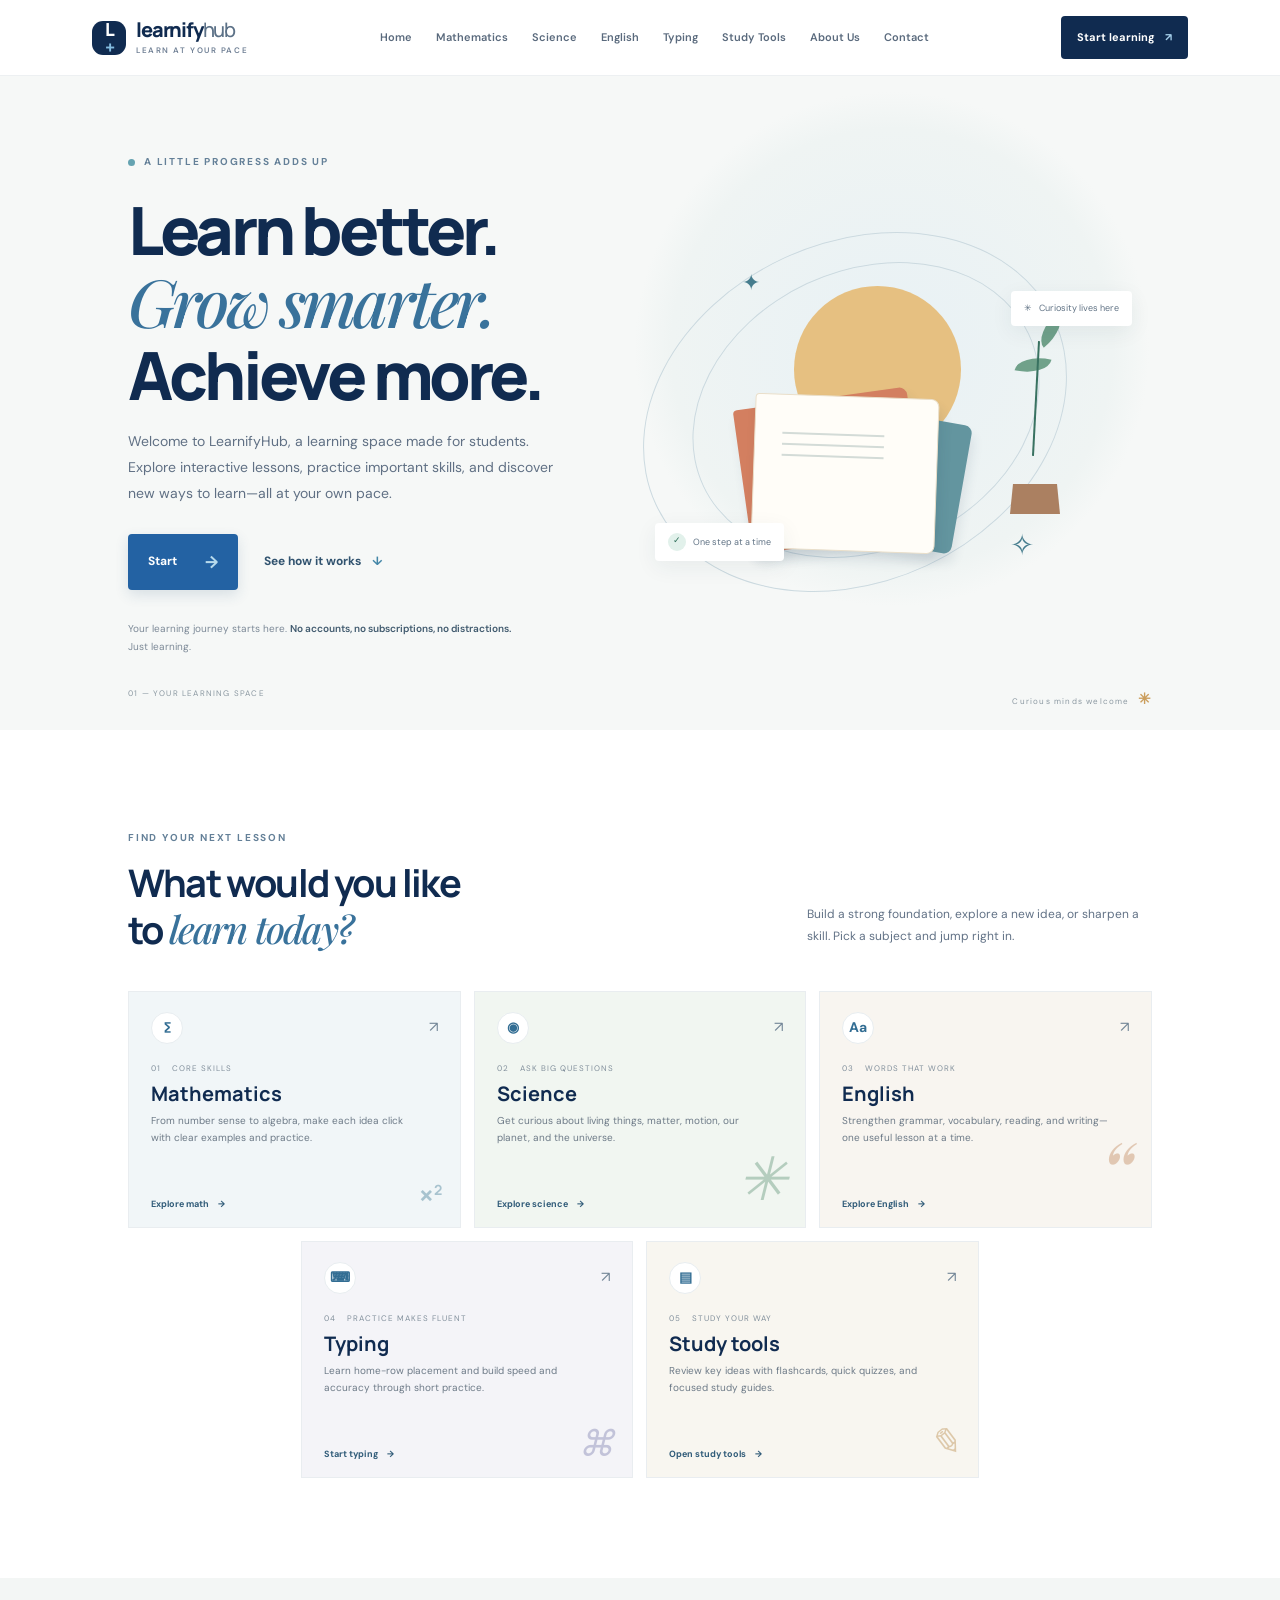
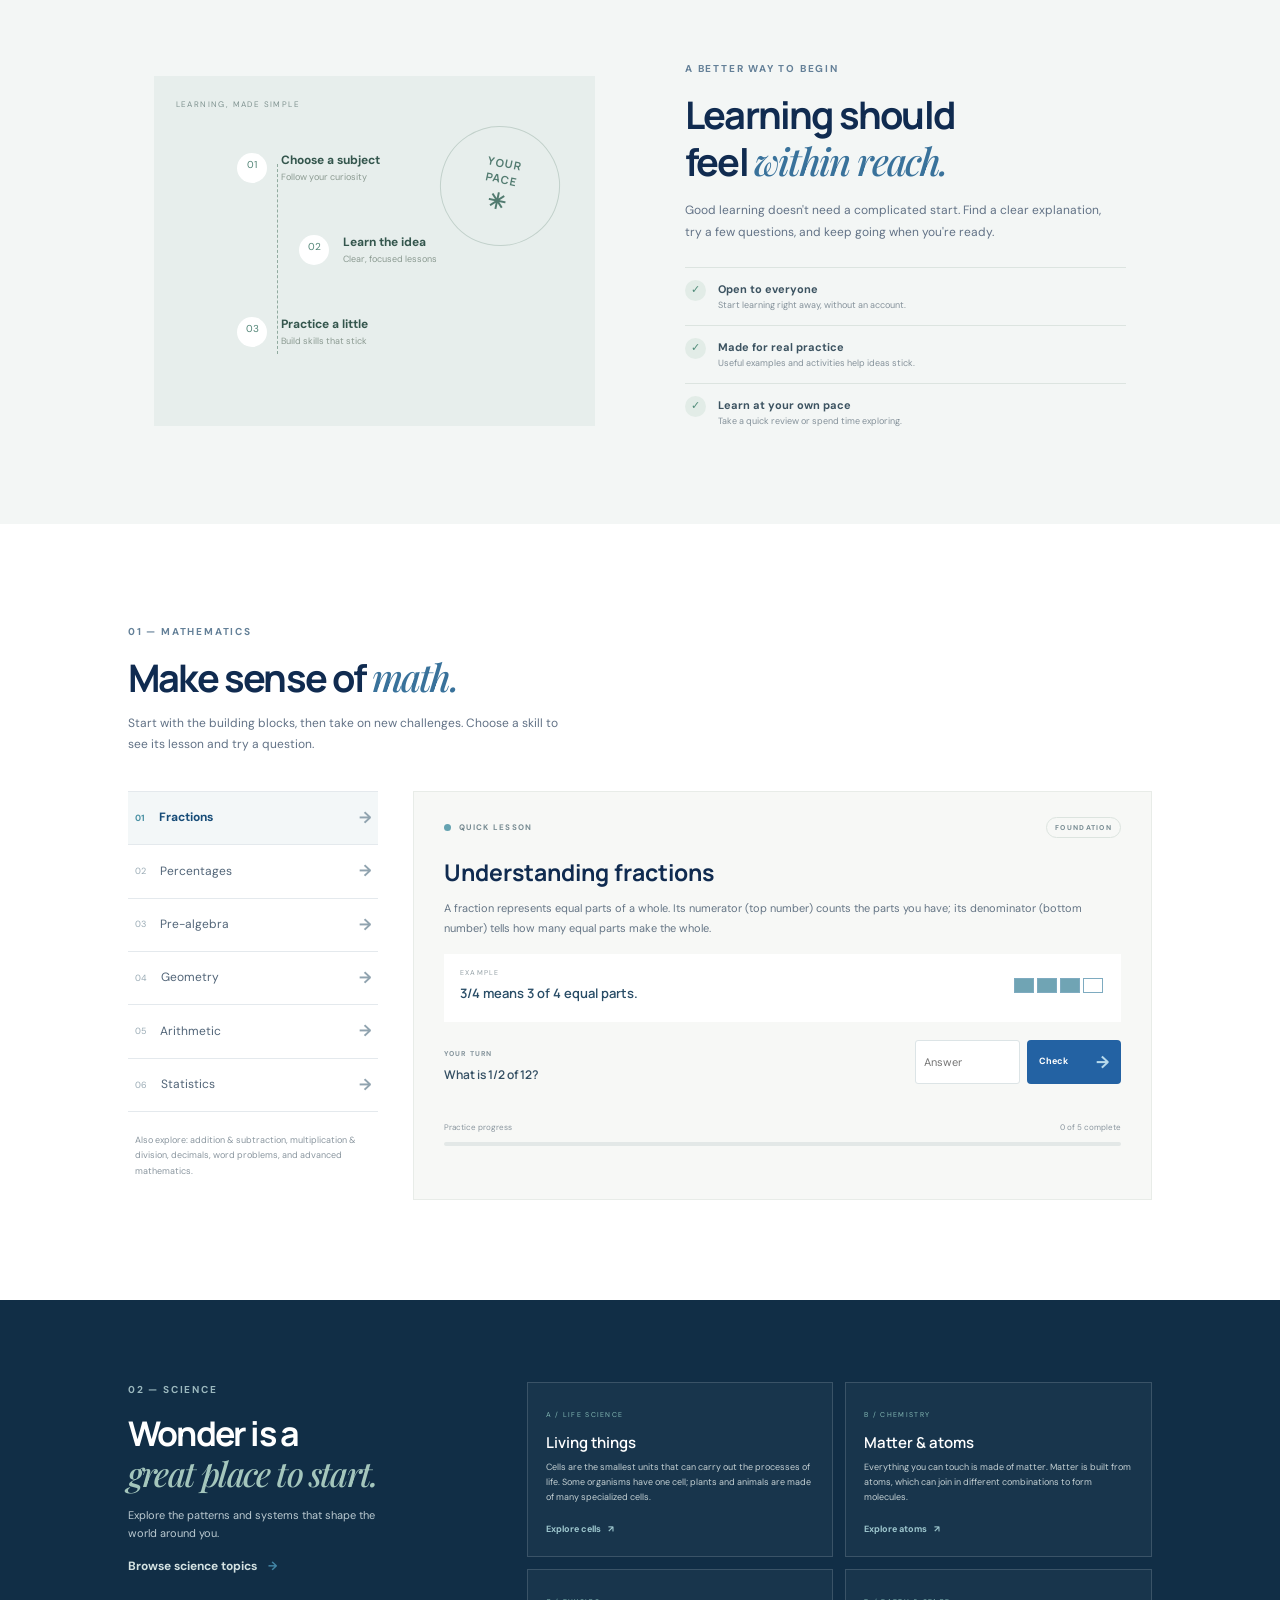
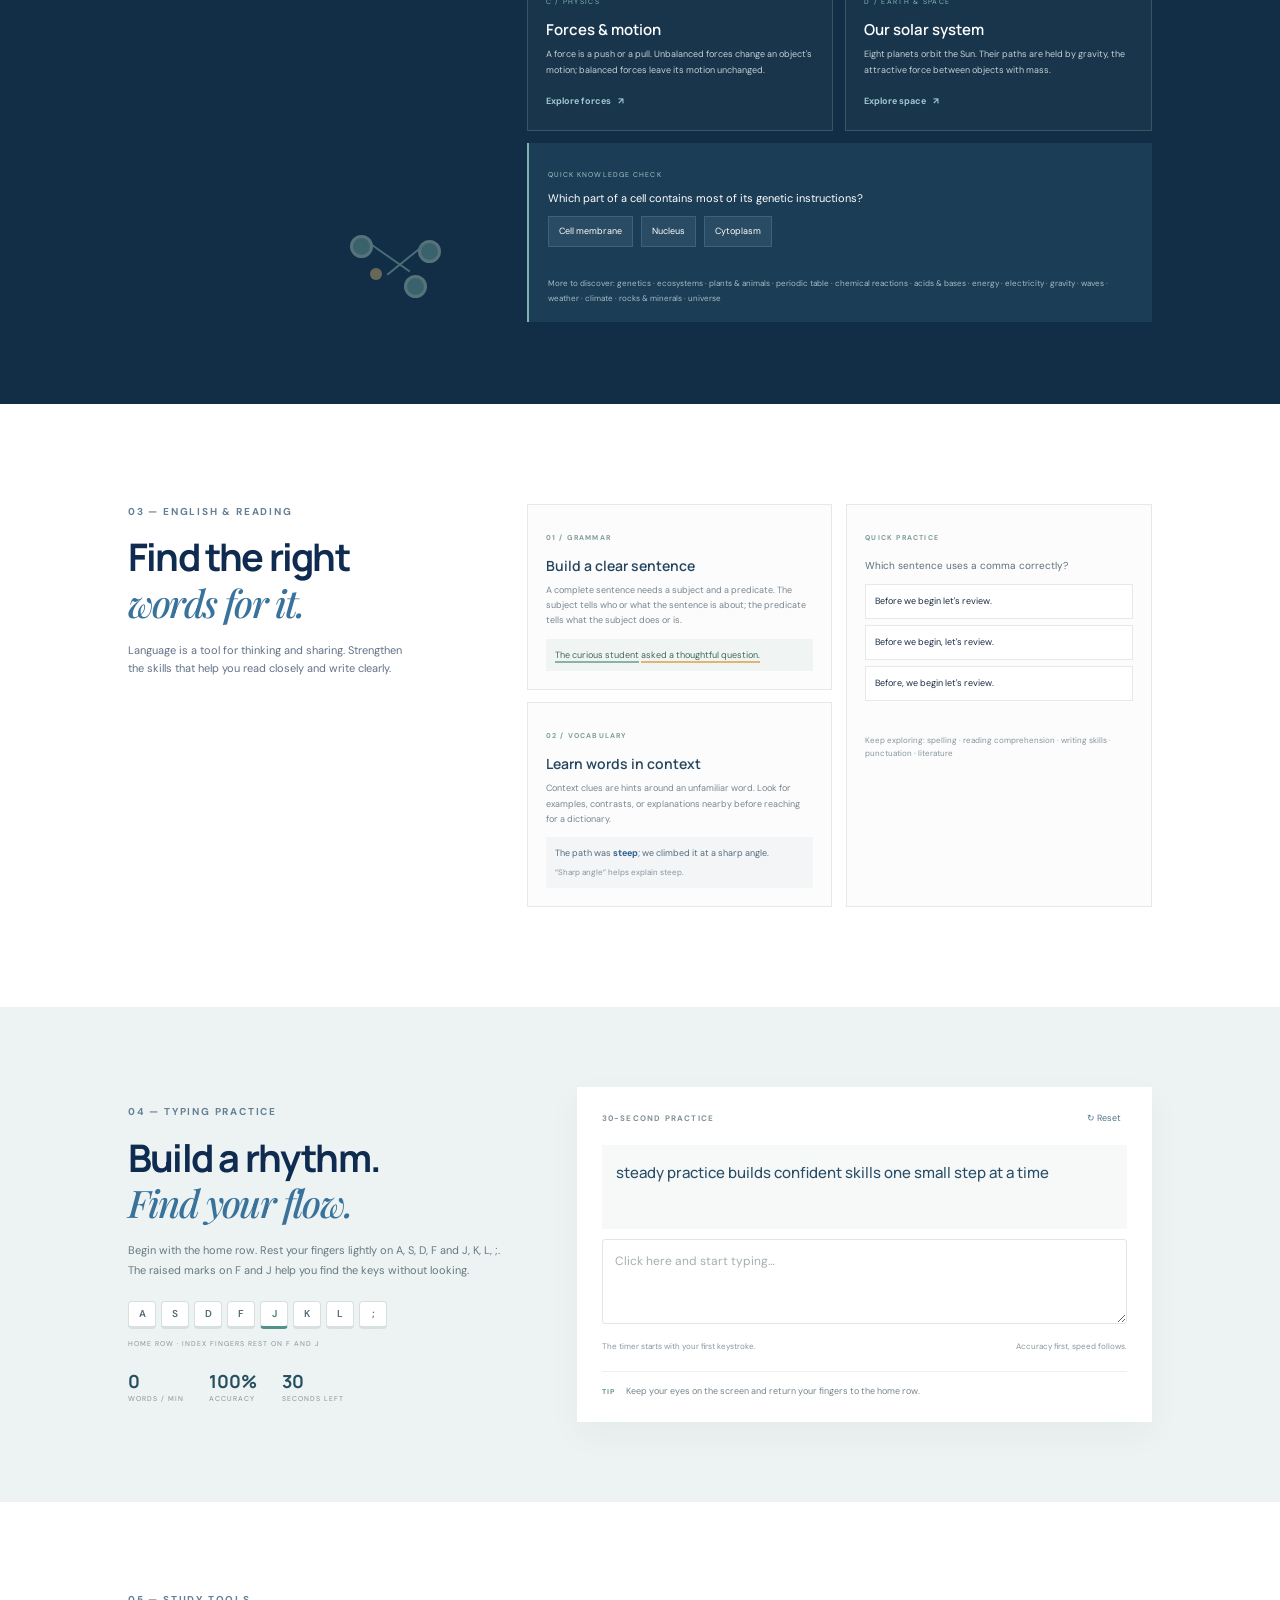
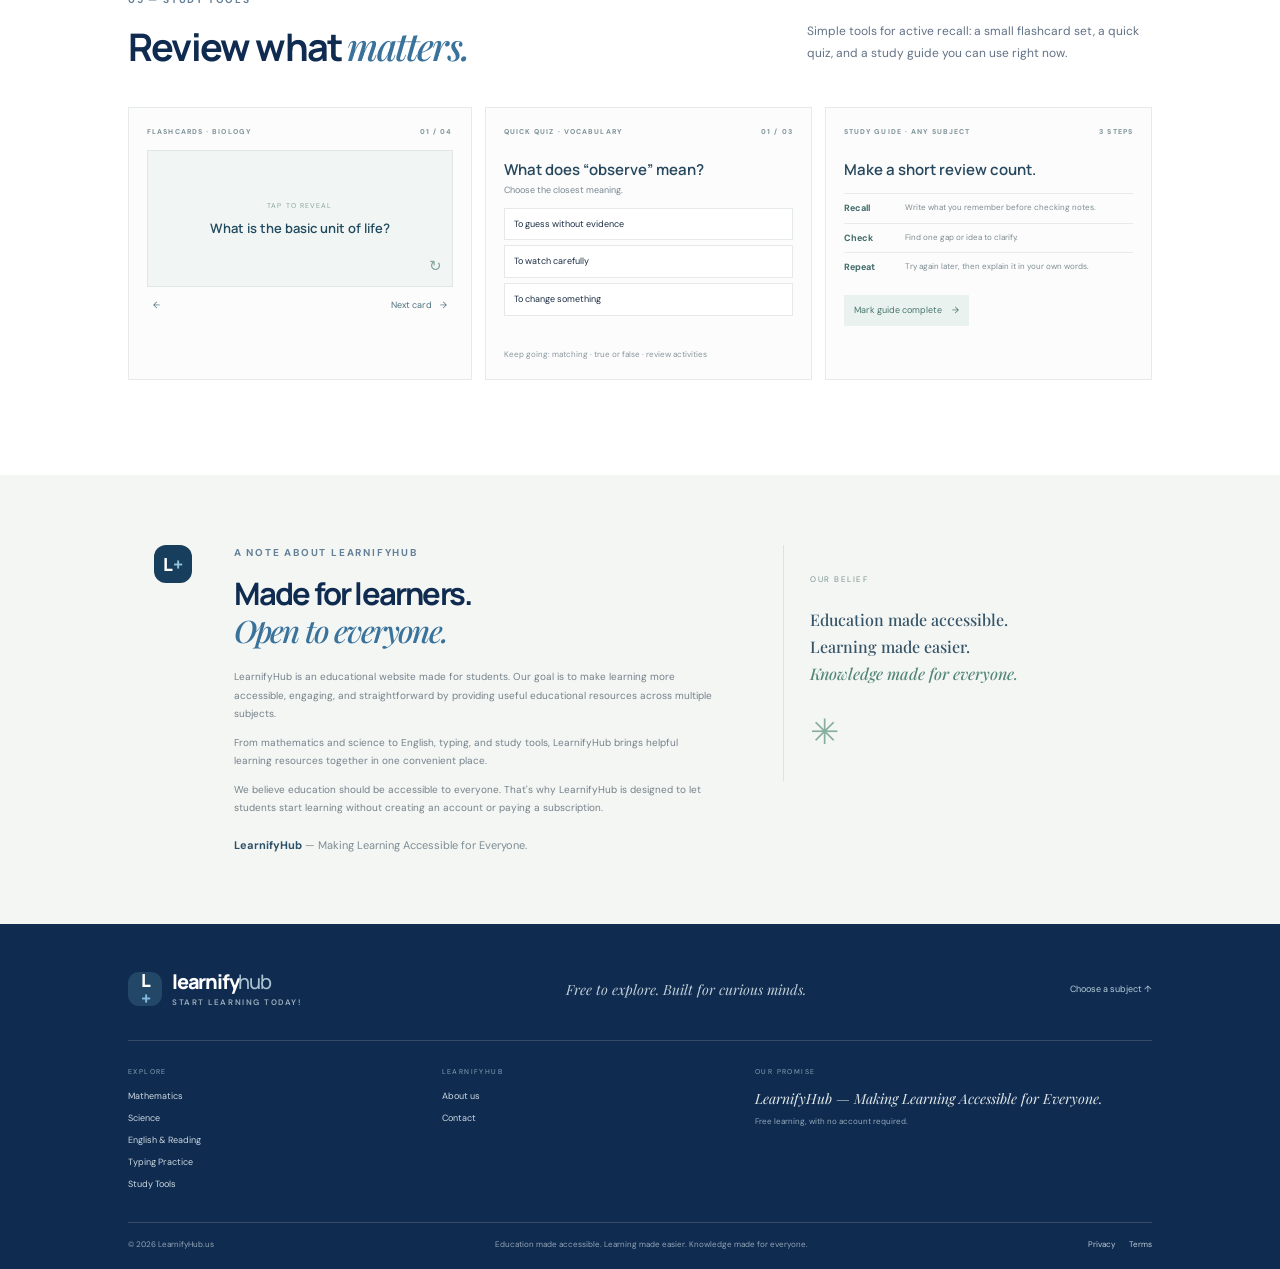
==== index.html @ 8c67a84d "Add files via upload" ====
<!doctype html>
<html lang="en">
<head>
  <meta charset="utf-8">
  <meta name="viewport" content="width=device-width, initial-scale=1">
  <title>LearnifyHub | Free Online Learning for Students</title>
  <meta name="description" content="LearnifyHub is a free educational website for students featuring mathematics, science, English, typing practice, interactive lessons, quizzes, flashcards, and study tools. Start learning today!">
  <meta name="keywords" content="LearnifyHub, free educational website, learning website for students, free math practice, online science learning, mathematics lessons, science lessons for students, free study tools, online flashcards, typing practice, English learning, student learning resources, educational resources, free online lessons, interactive learning">
  <link rel="canonical" href="https://learnifyhub.us/">
  <meta property="og:type" content="website"><meta property="og:title" content="LearnifyHub | Free Online Learning for Students"><meta property="og:description" content="Explore free lessons and practice in math, science, English, typing, and more."><meta property="og:url" content="https://learnifyhub.us/">
  <meta name="theme-color" content="#102b50">
  <link rel="stylesheet" href="styles.css">
  <script type="application/ld+json">{"@context":"https://schema.org","@type":"EducationalOrganization","name":"LearnifyHub","url":"https://learnifyhub.us/","description":"A free educational website made for students, with lessons and practice across multiple subjects.","educationalCredentialAwarded":"Learning resources"}</script>
</head>
<body>
<a class="skip-link" href="#main">Skip to content</a>
<header class="site-header"><a class="brand" href="#home" aria-label="LearnifyHub home"><span class="brand-mark">L<span>+</span></span><span>learnify<span class="brand-light">hub</span><small>LEARN AT YOUR PACE</small></span></a>
  <button class="menu-toggle" aria-label="Open navigation" aria-expanded="false">☰</button>
  <nav class="main-nav" aria-label="Main navigation"><a href="#home">Home</a><a href="#mathematics">Mathematics</a><a href="#science">Science</a><a href="#english">English</a><a href="#typing">Typing</a><a href="#study-tools">Study Tools</a><a href="/about">About Us</a><a href="/contactus">Contact</a></nav><a class="nav-cta" href="#subjects">Start learning <span>↗</span></a>
</header>
<main id="main">
<section class="hero" id="home"><div class="hero-content"><div class="eyebrow"><span class="eyebrow-dot"></span> A little progress adds up</div><h1>Learn better.<br><em>Grow smarter.</em><br>Achieve more.</h1><p class="hero-copy">Welcome to LearnifyHub, a learning space made for students. Explore interactive lessons, practice important skills, and discover new ways to learn—all at your own pace.</p><div class="hero-actions"><a class="button button-primary" href="#subjects">Start <span>→</span></a><a class="text-link" href="#how-it-works">See how it works <span>↓</span></a></div><p class="hero-promise">Your learning journey starts here. <strong>No accounts, no subscriptions, no distractions.</strong> Just learning.</p></div>
<div class="hero-art" aria-label="Illustration of books and a growing plant" role="img"><div class="art-orbit orbit-one"></div><div class="art-orbit orbit-two"></div><div class="art-sun"></div><div class="book book-back"></div><div class="book book-mid"></div><div class="book book-front"><span></span><span></span><span></span></div><div class="plant"><i></i><i></i><b></b></div><div class="art-note note-top">✳ <span>Curiosity lives here</span></div><div class="art-note note-bottom"><span class="note-check">✓</span><span>One step at a time</span></div><div class="art-spark spark-a">✦</div><div class="art-spark spark-b">✧</div></div>
<div class="hero-foot"><span>01 — YOUR LEARNING SPACE</span><span>Curious minds welcome <b>✳</b></span></div></section>
<section class="subject-section section-pad" id="subjects"><div class="section-heading"><div><div class="eyebrow">Find your next lesson</div><h2>What would you like<br>to <em>learn today?</em></h2></div><p>Build a strong foundation, explore a new idea, or sharpen a skill. Pick a subject and jump right in.</p></div>
<div class="subject-grid"><a class="subject-card math-card" href="#mathematics"><div class="card-top"><span class="subject-icon">∑</span><span class="card-arrow">↗</span></div><div class="card-meta">01 <span>CORE SKILLS</span></div><h3>Mathematics</h3><p>From number sense to algebra, make each idea click with clear examples and practice.</p><div class="card-bottom">Explore math <span>→</span></div><div class="math-doodle">×<sup>2</sup></div></a>
<a class="subject-card science-card" href="#science"><div class="card-top"><span class="subject-icon">◉</span><span class="card-arrow">↗</span></div><div class="card-meta">02 <span>ASK BIG QUESTIONS</span></div><h3>Science</h3><p>Get curious about living things, matter, motion, our planet, and the universe.</p><div class="card-bottom">Explore science <span>→</span></div><div class="science-doodle">✳</div></a>
<a class="subject-card english-card" href="#english"><div class="card-top"><span class="subject-icon">Aa</span><span class="card-arrow">↗</span></div><div class="card-meta">03 <span>WORDS THAT WORK</span></div><h3>English</h3><p>Strengthen grammar, vocabulary, reading, and writing—one useful lesson at a time.</p><div class="card-bottom">Explore English <span>→</span></div><div class="english-doodle">“</div></a>
<a class="subject-card typing-card" href="#typing"><div class="card-top"><span class="subject-icon">⌨</span><span class="card-arrow">↗</span></div><div class="card-meta">04 <span>PRACTICE MAKES FLUENT</span></div><h3>Typing</h3><p>Learn home-row placement and build speed and accuracy through short practice.</p><div class="card-bottom">Start typing <span>→</span></div><div class="typing-doodle">⌘</div></a>
<a class="subject-card tools-card" href="#study-tools"><div class="card-top"><span class="subject-icon">▤</span><span class="card-arrow">↗</span></div><div class="card-meta">05 <span>STUDY YOUR WAY</span></div><h3>Study tools</h3><p>Review key ideas with flashcards, quick quizzes, and focused study guides.</p><div class="card-bottom">Open study tools <span>→</span></div><div class="tools-doodle">✎</div></a></div></section>
<section class="why-section" id="how-it-works"><div class="why-visual"><div class="why-label">LEARNING, MADE SIMPLE</div><div class="path-line"></div><div class="path-step step-one"><span>01</span><b>Choose a subject</b><small>Follow your curiosity</small></div><div class="path-step step-two"><span>02</span><b>Learn the idea</b><small>Clear, focused lessons</small></div><div class="path-step step-three"><span>03</span><b>Practice a little</b><small>Build skills that stick</small></div><div class="visual-stamp">YOUR<br>PACE<br><b>✳</b></div></div><div class="why-copy"><div class="eyebrow">A better way to begin</div><h2>Learning should<br>feel <em>within reach.</em></h2><p>Good learning doesn't need a complicated start. Find a clear explanation, try a few questions, and keep going when you're ready.</p><div class="promise-list"><div><span>✓</span><p><b>Open to everyone</b><small>Start learning right away, without an account.</small></p></div><div><span>✓</span><p><b>Made for real practice</b><small>Useful examples and activities help ideas stick.</small></p></div><div><span>✓</span><p><b>Learn at your own pace</b><small>Take a quick review or spend time exploring.</small></p></div></div></div></section>
<section class="learning section-pad" id="mathematics"><div class="learning-title"><div class="eyebrow">01 — Mathematics</div><h2>Make sense of <em>math.</em></h2><p>Start with the building blocks, then take on new challenges. Choose a skill to see its lesson and try a question.</p></div><div class="learning-layout"><div class="topic-list" role="tablist" aria-label="Math topics"><button class="topic active" data-topic="fractions"><span>01</span>Fractions <b>→</b></button><button class="topic" data-topic="percentages"><span>02</span>Percentages <b>→</b></button><button class="topic" data-topic="algebra"><span>03</span>Pre-algebra <b>→</b></button><button class="topic" data-topic="geometry"><span>04</span>Geometry <b>→</b></button><button class="topic" data-topic="arithmetic"><span>05</span>Arithmetic <b>→</b></button><button class="topic" data-topic="statistics"><span>06</span>Statistics <b>→</b></button><p class="topic-note">Also explore: addition & subtraction, multiplication & division, decimals, word problems, and advanced mathematics.</p></div><article class="lesson-panel" aria-live="polite"><div class="lesson-label"><span class="lesson-dot"></span> QUICK LESSON <span class="lesson-level">FOUNDATION</span></div><h3 id="lesson-title">Understanding fractions</h3><p id="lesson-copy">A fraction represents equal parts of a whole. Its numerator (top number) counts the parts you have; its denominator (bottom number) tells how many equal parts make the whole.</p><div class="lesson-example"><span>EXAMPLE</span><strong id="lesson-example">3/4 means 3 of 4 equal parts.</strong><div class="fraction-visual" id="fraction-visual" aria-label="Three quarters shaded"><i class="filled"></i><i class="filled"></i><i class="filled"></i><i></i></div></div><div class="practice-row"><div><span class="practice-label">YOUR TURN</span><p id="question">What is 1/2 of 12?</p></div><form id="math-form"><label class="sr-only" for="math-answer">Your answer</label><input id="math-answer" type="text" autocomplete="off" placeholder="Answer"><button class="button button-small" type="submit">Check <span>→</span></button></form></div><p id="math-feedback" class="feedback" aria-live="polite"></p><div class="progress-line"><span>Practice progress</span><span id="math-progress-text">0 of 5 complete</span><div><i id="math-progress"></i></div></div></article></div></section>
<section class="science-band" id="science"><div class="science-intro"><div class="eyebrow">02 — Science</div><h2>Wonder is a<br><em>great place to start.</em></h2><p>Explore the patterns and systems that shape the world around you.</p><a href="#science-topics" class="text-link">Browse science topics <span>→</span></a><div class="molecule" aria-hidden="true"><i></i><i></i><i></i><b></b></div></div><div class="science-content" id="science-topics"><div class="science-topic-grid"><article><span class="sci-number">A / LIFE SCIENCE</span><h3>Living things</h3><p>Cells are the smallest units that can carry out the processes of life. Some organisms have one cell; plants and animals are made of many specialized cells.</p><a href="#science-quiz" data-science="cells">Explore cells <span>↗</span></a></article><article><span class="sci-number">B / CHEMISTRY</span><h3>Matter & atoms</h3><p>Everything you can touch is made of matter. Matter is built from atoms, which can join in different combinations to form molecules.</p><a href="#science-quiz" data-science="atoms">Explore atoms <span>↗</span></a></article><article><span class="sci-number">C / PHYSICS</span><h3>Forces & motion</h3><p>A force is a push or a pull. Unbalanced forces change an object's motion; balanced forces leave its motion unchanged.</p><a href="#science-quiz" data-science="forces">Explore forces <span>↗</span></a></article><article><span class="sci-number">D / EARTH & SPACE</span><h3>Our solar system</h3><p>Eight planets orbit the Sun. Their paths are held by gravity, the attractive force between objects with mass.</p><a href="#science-quiz" data-science="planets">Explore space <span>↗</span></a></article></div><div class="science-quiz" id="science-quiz"><span>QUICK KNOWLEDGE CHECK</span><p id="science-question">Which part of a cell contains most of its genetic instructions?</p><div class="quiz-options" id="science-options"><button data-correct="false">Cell membrane</button><button data-correct="true">Nucleus</button><button data-correct="false">Cytoplasm</button></div><p id="science-feedback" class="feedback" aria-live="polite"></p><div class="science-more">More to discover: genetics · ecosystems · plants & animals · periodic table · chemical reactions · acids & bases · energy · electricity · gravity · waves · weather · climate · rocks & minerals · universe</div></div></div></section>
<section class="english-section section-pad" id="english"><div class="english-heading"><div class="eyebrow">03 — English & Reading</div><h2>Find the right<br><em>words for it.</em></h2><p>Language is a tool for thinking and sharing. Strengthen the skills that help you read closely and write clearly.</p></div><div class="english-content"><div class="english-lessons"><article><span>01 / GRAMMAR</span><h3>Build a clear sentence</h3><p>A complete sentence needs a subject and a predicate. The subject tells who or what the sentence is about; the predicate tells what the subject does or is.</p><div class="sentence-example"><span class="subject-word">The curious student</span> <span class="predicate-word">asked a thoughtful question.</span></div></article><article><span>02 / VOCABULARY</span><h3>Learn words in context</h3><p>Context clues are hints around an unfamiliar word. Look for examples, contrasts, or explanations nearby before reaching for a dictionary.</p><div class="sentence-example context-example">The path was <b>steep</b>; we climbed it at a sharp angle. <small>“Sharp angle” helps explain steep.</small></div></article></div><div class="english-practice"><span class="practice-label">QUICK PRACTICE</span><p>Which sentence uses a comma correctly?</p><button class="english-answer" data-correct="false">Before we begin let's review.</button><button class="english-answer" data-correct="true">Before we begin, let's review.</button><button class="english-answer" data-correct="false">Before, we begin let's review.</button><p class="feedback" id="english-feedback" aria-live="polite"></p><div class="english-more">Keep exploring: spelling · reading comprehension · writing skills · punctuation · literature</div></div></div></section>
<section class="typing-section" id="typing"><div class="typing-copy"><div class="eyebrow">04 — Typing practice</div><h2>Build a rhythm.<br><em>Find your flow.</em></h2><p>Begin with the home row. Rest your fingers lightly on A, S, D, F and J, K, L, ;. The raised marks on F and J help you find the keys without looking.</p><div class="keyboard" aria-label="Home row keyboard guide"><div><kbd>A</kbd><kbd>S</kbd><kbd>D</kbd><kbd>F</kbd><kbd class="key-home">J</kbd><kbd>K</kbd><kbd>L</kbd><kbd>;</kbd></div><small>HOME ROW · INDEX FINGERS REST ON F AND J</small></div><div class="typing-stats"><div><b id="typing-wpm">0</b><span>WORDS / MIN</span></div><div><b id="typing-accuracy">100%</b><span>ACCURACY</span></div><div><b id="typing-time">30</b><span>SECONDS LEFT</span></div></div></div><div class="typing-test"><div class="test-top"><span>30-SECOND PRACTICE</span><button id="typing-reset" type="button">↻ Reset</button></div><p class="typing-prompt" id="typing-prompt">steady practice builds confident skills one small step at a time</p><label class="sr-only" for="typing-input">Type the practice text here</label><textarea id="typing-input" rows="3" placeholder="Click here and start typing…" spellcheck="false"></textarea><div class="typing-bottom"><span id="typing-status" aria-live="polite">The timer starts with your first keystroke.</span><span>Accuracy first, speed follows.</span></div><div class="typing-tip"><span>TIP</span> Keep your eyes on the screen and return your fingers to the home row.</div></div></section>
<section class="study-section section-pad" id="study-tools"><div class="study-heading"><div><div class="eyebrow">05 — Study tools</div><h2>Review what <em>matters.</em></h2></div><p>Simple tools for active recall: a small flashcard set, a quick quiz, and a study guide you can use right now.</p></div><div class="study-grid"><article class="flashcard-tool"><div class="tool-top"><span>FLASHCARDS · BIOLOGY</span><span id="flashcard-count">01 / 04</span></div><button class="flashcard" id="flashcard" aria-label="Flashcard. Click to reveal answer"><span class="flashcard-hint" id="flashcard-hint">TAP TO REVEAL</span><strong id="flashcard-text">What is the basic unit of life?</strong><span class="flashcard-turn">↻</span></button><div class="flashcard-controls"><button id="flash-prev" aria-label="Previous flashcard">←</button><button id="flash-next">Next card <span>→</span></button></div></article><article class="multiple-tool"><div class="tool-top"><span>QUICK QUIZ · VOCABULARY</span><span>01 / 03</span></div><h3>What does “observe” mean?</h3><p>Choose the closest meaning.</p><div class="multiple-options"><button data-correct="false">To guess without evidence</button><button data-correct="true">To watch carefully</button><button data-correct="false">To change something</button></div><p id="vocab-feedback" class="feedback" aria-live="polite"></p><div class="tool-foot">Keep going: matching · true or false · review activities</div></article><article class="guide-tool"><div class="tool-top"><span>STUDY GUIDE · ANY SUBJECT</span><span>3 STEPS</span></div><h3>Make a short review count.</h3><ol><li><b>Recall</b><span>Write what you remember before checking notes.</span></li><li><b>Check</b><span>Find one gap or idea to clarify.</span></li><li><b>Repeat</b><span>Try again later, then explain it in your own words.</span></li></ol><button class="guide-button" id="guide-button">Mark guide complete <span>→</span></button><p id="guide-feedback" class="feedback" aria-live="polite"></p></article></div></section>
<section class="about-section" id="about"><div class="about-mark">L<span>+</span></div><div class="about-main"><div class="eyebrow">A note about LearnifyHub</div><h2>Made for learners.<br><em>Open to everyone.</em></h2><p>LearnifyHub is an educational website made for students. Our goal is to make learning more accessible, engaging, and straightforward by providing useful educational resources across multiple subjects.</p><p>From mathematics and science to English, typing, and study tools, LearnifyHub brings helpful learning resources together in one convenient place.</p><p>We believe education should be accessible to everyone. That's why LearnifyHub is designed to let students start learning without creating an account or paying a subscription.</p><div class="about-signoff">LearnifyHub <span>— Making Learning Accessible for Everyone.</span></div></div><div class="about-aside"><span>OUR BELIEF</span><blockquote>Education made accessible.<br>Learning made easier.<br><em>Knowledge made for everyone.</em></blockquote><span class="aside-flower">✳</span></div></section>
</main>
<footer class="site-footer"><div class="footer-top"><a class="brand footer-brand" href="#home"><span class="brand-mark">L<span>+</span></span><span>learnify<span class="brand-light">hub</span><small>START LEARNING TODAY!</small></span></a><p>Free to explore. Built for curious minds.</p><a class="footer-top-link" href="#subjects">Choose a subject ↑</a></div><div class="footer-links"><div><span>EXPLORE</span><a href="#mathematics">Mathematics</a><a href="#science">Science</a><a href="#english">English & Reading</a><a href="#typing">Typing Practice</a><a href="#study-tools">Study Tools</a></div><div><span>LEARNIFYHUB</span><a href="/about">About us</a><a href="/contactus">Contact</a></div><div class="footer-note"><span>OUR PROMISE</span><p>LearnifyHub — Making Learning Accessible for Everyone.</p><small>Free learning, with no account required.</small></div></div><div class="footer-bottom"><span>© <span id="year">2026</span> LearnifyHub.us</span><span>Education made accessible. Learning made easier. Knowledge made for everyone.</span><div><a href="privacy.html">Privacy</a><a href="terms.html">Terms</a></div></div></footer>
<script src="script.js" defer></script>
</body></html>
---- styles.css ----
@import url('https://fonts.googleapis.com/css2?family=DM+Sans:wght@400;500;600;700&family=Manrope:wght@400;500;600;700;800&family=Playfair+Display:ital,wght@0,500;0,600;1,500;1,600&display=swap');
:root{--navy:#102b50;--blue:#2362a3;--sky:#dcecf7;--ink:#192c42;--muted:#627286;--paper:#fff;--cream:#f6f7f4;--line:#e4e9ed;--gold:#d9a95c;--serif:'Playfair Display',Georgia,serif;--sans:'DM Sans',Arial,sans-serif;--display:'Manrope',Arial,sans-serif}*{box-sizing:border-box}html{scroll-behavior:smooth;scroll-padding-top:80px}body{margin:0;background:#fff;color:var(--ink);font-family:var(--sans);font-size:15px;line-height:1.65}a{color:inherit;text-decoration:none}button,input,textarea{font:inherit}button{color:inherit}.skip-link{position:absolute;top:-50px;left:12px;background:white;padding:10px;z-index:20}.skip-link:focus{top:10px}.site-header{height:76px;padding:0 7.2%;display:flex;align-items:center;justify-content:space-between;background:#fff;position:sticky;top:0;z-index:10;border-bottom:1px solid #edf0f2}.brand{display:flex;align-items:center;gap:10px;font-family:var(--display);font-size:20px;font-weight:800;letter-spacing:-1.2px;color:var(--navy);line-height:1}.brand-light{font-weight:500;color:#5c7187}.brand small{display:block;font:600 8px var(--sans);letter-spacing:1.55px;color:#718196;margin-top:5px}.brand-mark{width:34px;height:34px;border-radius:11px;background:var(--navy);color:white;display:grid;place-content:center;font-size:18px;letter-spacing:-2px}.brand-mark span{color:#83bce0}.main-nav{display:flex;gap:24px;align-items:center}.main-nav a{font-size:11px;color:#5a6a7d;font-weight:600;transition:color .2s}.main-nav a:hover,.text-link:hover{color:#2872b6}.nav-cta{font-size:11px;font-weight:700;color:#fff;background:var(--navy);padding:12px 16px;border-radius:4px}.nav-cta span{margin-left:7px;color:#a5cfea}.menu-toggle{display:none;border:0;background:none;font-size:22px}.hero{background:#f6f8f7;position:relative;min-height:580px;padding:78px 10% 64px;display:grid;grid-template-columns:1fr 1fr;align-items:center;overflow:hidden}.hero:before{content:'';position:absolute;width:520px;height:520px;border-radius:50%;background:radial-gradient(circle,#e8f1f5 0,#eff4f3 60%,transparent 70%);right:10%;top:2%}.hero-content{position:relative;z-index:1;max-width:520px}.eyebrow{font-size:10px;letter-spacing:1.8px;text-transform:uppercase;color:#648098;font-weight:700;display:flex;align-items:center;gap:9px}.eyebrow-dot,.lesson-dot{height:7px;width:7px;border-radius:50%;background:#65a3b1;display:inline-block}.hero h1{font:800 clamp(42px,5.2vw,68px)/1.08 var(--display);letter-spacing:-3.8px;color:var(--navy);margin:23px 0 18px}.hero h1 em,h2 em{font-family:var(--serif);font-weight:500;color:#39729b}.hero-copy{font-size:14px;line-height:1.85;color:#607084;max-width:440px}.hero-actions{display:flex;align-items:center;gap:26px;margin-top:27px}.button{border:0;border-radius:4px;background:var(--blue);color:white;display:inline-flex;align-items:center;justify-content:center;gap:28px;font-weight:700;cursor:pointer}.button-primary{padding:14px 20px;font-size:12px;box-shadow:0 5px 14px #204c7a24}.button span{font-size:17px;color:#b7daec}.text-link{color:#31536f;font-size:12px;font-weight:700;transition:color .2s}.text-link span{padding-left:8px;color:#4386a7}.hero-promise{font-size:10px;color:#7c8997;margin-top:30px;max-width:390px;line-height:1.8}.hero-promise strong{color:#405a6e;font-weight:600}.hero-art{height:380px;position:relative;z-index:1}.art-orbit{position:absolute;border:1px solid #ccdae0;border-radius:50%;transform:rotate(-25deg)}.orbit-one{width:360px;height:280px;top:50px;left:9%}.orbit-two{width:440px;height:340px;top:22px;left:-1%}.art-sun{position:absolute;width:167px;height:167px;border-radius:50%;background:#e6b96f;opacity:.86;top:66px;left:30%}.book{position:absolute;bottom:55px;box-shadow:3px 9px 12px #23435a1c;border-radius:4px 8px 8px 4px}.book-back{height:130px;width:180px;background:#63959f;transform:rotate(10deg);left:28%;bottom:60px}.book-mid{height:145px;width:175px;background:#d37f60;transform:rotate(-8deg);left:20%;bottom:57px}.book-front{height:155px;width:184px;background:#fffdf8;transform:rotate(2deg);left:22%;bottom:49px;border:1px solid #eadfca;padding:28px 18px}.book-front span{display:block;height:2px;width:70%;background:#d3dbd7;margin:9px}.plant{position:absolute;right:18%;bottom:86px;width:50px;height:180px;border-bottom:30px solid #ab8061;border-left:3px solid transparent;border-right:3px solid transparent}.plant b{position:absolute;bottom:28px;left:22px;height:115px;width:2px;background:#397261;transform:rotate(3deg)}.plant i{position:absolute;width:34px;height:18px;border-radius:100% 0 100% 0;background:#70a18a}.plant i:first-child{bottom:110px;left:3px;transform:rotate(12deg)}.plant i:nth-child(2){bottom:145px;left:21px;transform:rotate(-40deg)}.art-note{position:absolute;background:white;box-shadow:0 6px 22px #1b395011;padding:10px 13px;border-radius:4px;font-size:9px;color:#617385;display:flex;align-items:center;gap:7px}.note-top{right:4%;top:71px}.note-bottom{left:3%;bottom:39px}.note-check{background:#e2f1eb;color:#31715c;border-radius:50%;width:18px;height:18px;text-align:center;padding-top:0}.art-spark{position:absolute;color:#467d8e}.spark-a{top:45px;left:20%;font-size:22px}.spark-b{bottom:30px;right:23%;font-size:29px}.hero-foot{position:absolute;bottom:18px;left:10%;right:10%;display:flex;justify-content:space-between;font-size:8px;letter-spacing:1.2px;color:#8b98a1}.hero-foot b{color:#cb9e5d;font-size:15px;margin-left:5px}.section-pad{padding:100px 10%}.subject-section{background:#fff}.section-heading,.study-heading{display:flex;justify-content:space-between;align-items:end;margin-bottom:38px}.section-heading h2,.why-copy h2,.learning-title h2,.science-intro h2,.english-heading h2,.typing-copy h2,.study-heading h2,.about-main h2{font:700 38px/1.2 var(--display);letter-spacing:-1.8px;color:var(--navy);margin:14px 0 0}.section-heading>p,.study-heading>p{max-width:345px;font-size:12px;color:var(--muted);line-height:1.8;margin-bottom:5px}.subject-grid{display:grid;grid-template-columns:repeat(6,1fr);gap:13px}.subject-card{grid-column:span 2;min-height:237px;border:1px solid #e9edf0;padding:20px 22px 15px;position:relative;overflow:hidden;transition:transform .25s,box-shadow .25s}.subject-card:hover{transform:translateY(-4px);box-shadow:0 12px 24px #183a5610}.subject-card:nth-child(4){grid-column:2/span 2}.subject-card:nth-child(5){grid-column:4/span 2}.math-card{background:#f1f6f8}.science-card{background:#f1f6f1}.english-card{background:#f8f5f0}.typing-card{background:#f4f4f8}.tools-card{background:#f8f6f0}.card-top{display:flex;align-items:center;justify-content:space-between}.subject-icon{width:32px;height:32px;background:#fff;border:1px solid #e8edf0;border-radius:50%;display:grid;place-items:center;color:#326d93;font-size:14px;font-weight:700}.card-arrow{color:#738697}.card-meta{font-size:8px;letter-spacing:1px;color:#82909c;margin-top:18px}.card-meta span{margin-left:8px}.subject-card h3{font:700 20px var(--display);color:var(--navy);margin:5px 0}.subject-card p{font-size:10px;line-height:1.7;color:#6d7a87;max-width:270px;margin:0 0 12px}.card-bottom{position:absolute;bottom:15px;font-size:9px;color:#315c79;font-weight:700}.card-bottom span{margin-left:7px}.math-doodle,.science-doodle,.english-doodle,.typing-doodle,.tools-doodle{position:absolute;right:18px;bottom:12px;font:italic 36px var(--serif);color:#96b4c1;opacity:.5}.math-doodle{font:700 29px var(--display);color:#6191a7}.math-doodle sup{font-size:14px}.science-doodle{font-size:60px;color:#79a58c}.english-doodle{font-size:88px;line-height:1;color:#cb9b76}.typing-doodle{font-size:36px;color:#9293bc}.tools-doodle{font-size:38px;color:#c49c64}.why-section{background:#f3f6f5;padding:83px 12%;display:grid;grid-template-columns:1fr 1fr;align-items:center;gap:90px}.why-visual{height:350px;background:#e7eeec;position:relative;overflow:hidden;padding:22px}.why-label{font-size:8px;letter-spacing:1.4px;color:#7f9290}.path-line{position:absolute;top:88px;left:28%;width:2px;height:190px;border-left:1px dashed #90aa9f}.path-step{position:absolute;left:19%;display:grid;grid-template-columns:34px 1fr;align-items:center;column-gap:10px}.path-step span{grid-row:span 2;width:30px;height:30px;border-radius:50%;background:#fff;color:#518476;text-align:center;padding-top:4px;font-size:10px}.path-step b{font-size:12px;color:#34564d}.path-step small{font-size:9px;color:#8b9a91}.step-one{top:75px}.step-two{top:157px;left:33%}.step-three{top:239px}.visual-stamp{position:absolute;right:8%;top:50px;border:1px solid #c2d1cb;border-radius:50%;width:120px;height:120px;display:grid;place-content:center;text-align:center;font:700 11px/1.4 var(--display);letter-spacing:1px;color:#527b70;transform:rotate(12deg)}.visual-stamp b{font-size:22px}.why-copy h2{margin:15px 0}.why-copy>p{font-size:12px;color:var(--muted);line-height:1.85;max-width:420px}.promise-list{margin-top:23px}.promise-list>div{display:flex;gap:12px;border-top:1px solid #dce4e0;padding:12px 0}.promise-list>div>span{color:#518c7a;border-radius:50%;background:#e2ece7;width:21px;height:21px;text-align:center;font-size:11px;flex:none}.promise-list p{margin:0;display:grid}.promise-list b{font-size:11px;color:#3c5361}.promise-list small{font-size:9px;color:#84919a}.learning{padding-top:100px;padding-bottom:100px}.learning-title{max-width:520px}.learning-title h2{margin:14px 0 10px}.learning-title>p{font-size:12px;line-height:1.8;color:var(--muted);max-width:440px}.learning-layout{display:grid;grid-template-columns:250px 1fr;gap:35px;margin-top:35px}.topic-list{border-top:1px solid var(--line)}.topic{width:100%;padding:13px 7px;border:0;border-bottom:1px solid var(--line);background:none;text-align:left;font-size:12px;cursor:pointer;display:flex;align-items:center;gap:14px;color:#526578}.topic>span{font-size:9px;color:#9aabb5}.topic>b{margin-left:auto;color:#90a3af;font-size:16px}.topic.active{color:#174c78;font-weight:700;background:#f3f7f8}.topic.active>span{color:#4a91a4}.topic-note{font-size:9px;color:#8a969f;line-height:1.7;padding:12px 7px}.lesson-panel{background:#f7f8f6;border:1px solid #e8ece8;padding:25px 30px;min-height:380px}.lesson-label{font-size:8px;font-weight:700;letter-spacing:1.3px;color:#778b92;display:flex;align-items:center;gap:8px}.lesson-level{margin-left:auto;border:1px solid #dce4df;padding:4px 8px;font-size:7px;border-radius:20px}.lesson-panel h3{font:700 23px var(--display);color:var(--navy);margin:18px 0 9px}.lesson-panel>p{font-size:11px;line-height:1.8;color:#657585;max-width:690px}.lesson-example{background:#fff;padding:13px 16px;margin-top:15px;position:relative;min-height:68px}.lesson-example>span{font-size:7px;letter-spacing:1.2px;color:#94a0a6;display:block}.lesson-example strong{display:block;font:600 13px var(--display);color:#294d67;margin-top:5px}.fraction-visual{position:absolute;right:18px;top:24px;display:flex;gap:3px}.fraction-visual i{display:block;width:20px;height:15px;background:#fff;border:1px solid #7eabc0}.fraction-visual i.filled{background:#70a4b4}.practice-row{display:flex;justify-content:space-between;align-items:center;margin-top:17px}.practice-label{font-size:7px;letter-spacing:1.2px;color:#84939b;font-weight:700}.practice-row p{font:600 12px var(--display);margin:2px 0;color:#344f63}.practice-row form{display:flex;gap:7px}.practice-row input{width:105px;padding:8px;border:1px solid #dce4e6;border-radius:3px;background:white;font-size:11px}.button-small{padding:8px 12px;font-size:9px}.progress-line{margin-top:17px;color:#89959e;font-size:8px;display:grid;grid-template-columns:1fr auto;gap:8px}.progress-line>div{grid-column:span 2;height:4px;background:#e3e8e7;border-radius:4px}.progress-line i{display:block;width:0;height:100%;background:#70a89b;border-radius:4px;transition:width .3s}.feedback{font-size:10px!important;min-height:15px;margin:4px 0 0!important;color:#48816d!important}.feedback.wrong{color:#b86855!important}.science-band{background:#112e46;color:#fff;padding:82px 10%;display:grid;grid-template-columns:.8fr 1.5fr;gap:65px;position:relative;overflow:hidden}.science-intro{position:relative}.science-intro .eyebrow{color:#9bb8be}.science-intro h2{color:white;font-size:34px}.science-intro h2 em{color:#a4c6bc}.science-intro>p{font-size:11px;color:#bbcad1;max-width:250px}.science-intro .text-link{color:#d4e2e2}.science-content{position:relative;z-index:1}.science-topic-grid{display:grid;grid-template-columns:1fr 1fr;gap:12px}.science-topic-grid article{border:1px solid #ffffff26;padding:17px 18px;min-height:162px;background:#ffffff08}.sci-number{font-size:7px;letter-spacing:1.3px;color:#83b8b4}.science-topic-grid h3{font:600 15px var(--display);margin:7px 0}.science-topic-grid p{font-size:9px;line-height:1.7;color:#c4d0d3;margin:0 0 9px}.science-topic-grid a{font-size:9px;color:#9ec7ce;font-weight:700}.science-topic-grid a span{margin-left:5px}.science-quiz{padding:17px 19px;margin-top:12px;background:#1c3d56;border-left:2px solid #80b1aa}.science-quiz>span,.tool-top,.practice-label{letter-spacing:1.1px}.science-quiz>span{font-size:7px;color:#a3c4c3}.science-quiz>p{font-size:11px;margin:4px 0 9px}.quiz-options{display:flex;gap:8px;flex-wrap:wrap}.quiz-options button{background:#294b63;border:1px solid #406177;color:white;font-size:9px;padding:7px 10px;cursor:pointer}.quiz-options button:hover,.quiz-options button.selected{background:#739b91;border-color:#739b91}.science-quiz .feedback{color:#b5d9ca!important}.science-more{font-size:8px;color:#a8bbc4;line-height:1.8;margin-top:10px}.molecule{position:absolute;right:15px;bottom:0;width:112px;height:95px;opacity:.42}.molecule i,.molecule b{position:absolute;width:23px;height:23px;border-radius:50%;background:#74aaa2;border:3px solid #b6d2c8}.molecule i:nth-child(1){top:8px;left:15px}.molecule i:nth-child(2){top:48px;left:69px}.molecule i:nth-child(3){top:13px;left:83px}.molecule b{top:41px;left:35px;width:12px;height:12px;background:#e1b974;border:0}.molecule:before,.molecule:after{content:'';position:absolute;top:30px;left:32px;width:47px;height:2px;background:#9bc6b9;transform:rotate(35deg)}.molecule:after{top:32px;left:47px;transform:rotate(-39deg)}.english-section{display:grid;grid-template-columns:.8fr 1.5fr;gap:65px}.english-heading h2{margin:14px 0}.english-heading>p{font-size:11px;color:var(--muted);max-width:280px}.english-content{display:grid;grid-template-columns:1fr 1fr;gap:14px}.english-lessons{display:grid;gap:12px}.english-lessons article,.english-practice{border:1px solid var(--line);padding:18px;background:#fbfcfb}.english-lessons article>span,.english-practice>.practice-label{font-size:7px;letter-spacing:1.2px;color:#7e9b9b;font-weight:700}.english-lessons h3,.english-practice h3{font:600 14px var(--display);color:#25445f;margin:8px 0}.english-lessons p{font-size:9px;color:#788590;line-height:1.7;margin:0}.sentence-example{background:#f0f5f3;margin-top:10px;padding:9px;font-size:9px;color:#40675b}.subject-word{border-bottom:2px solid #88b4a5}.predicate-word{border-bottom:2px solid #e1b375}.context-example{color:#536b7c;background:#f4f5f7}.context-example b{color:#2c6191}.context-example small{display:block;font-size:8px;color:#87949c;margin-top:5px}.english-practice>p{font-size:10px;color:#5c6e7c}.english-answer{display:block;width:100%;text-align:left;border:1px solid #e5e9e8;background:white;padding:9px;margin:6px 0;font-size:9px;cursor:pointer}.english-answer:hover,.english-answer.selected{border-color:#78a79c;background:#f0f7f4}.english-more{font-size:8px;color:#87959e;line-height:1.7;margin-top:12px}.typing-section{padding:80px 10%;background:#edf3f2;display:grid;grid-template-columns:.8fr 1.2fr;gap:65px;align-items:center}.typing-copy h2{margin:14px 0}.typing-copy>p{font-size:11px;line-height:1.8;color:#667984}.keyboard{margin:20px 0 16px}.keyboard>div{display:flex;gap:5px}.keyboard kbd{background:#fff;border:1px solid #d7e0df;border-bottom-width:3px;border-radius:4px;width:28px;height:28px;display:grid;place-items:center;color:#546975;font:600 10px var(--sans)}.keyboard kbd.key-home{border-bottom-color:#54918b;color:#39796e}.keyboard small{font-size:7px;letter-spacing:1px;color:#849695}.typing-stats{display:flex;gap:25px}.typing-stats>div{display:grid}.typing-stats b{font:700 18px var(--display);color:#254e60}.typing-stats span{font-size:7px;letter-spacing:1px;color:#859397}.typing-test{background:#fff;padding:23px 25px;box-shadow:0 12px 32px #1835480b}.test-top,.typing-bottom{display:flex;justify-content:space-between;align-items:center}.test-top span{font-size:8px;letter-spacing:1.2px;color:#819196;font-weight:700}.test-top button{background:none;border:0;color:#547587;font-size:9px;cursor:pointer}.typing-prompt{font:500 15px/1.8 var(--display);color:#294e69;background:#f7f9f8;padding:14px;margin:18px 0 10px;min-height:84px}.typing-input{width:100%}#typing-input{width:100%;resize:vertical;min-height:76px;padding:12px;border:1px solid #dfe7e5;border-radius:3px;font-size:12px;outline-color:#659c94}#typing-input::placeholder{color:#a4afb2}.typing-bottom{font-size:8px;color:#89969c;margin:8px 0 18px}.typing-tip{border-top:1px solid #edf0ef;padding-top:12px;font-size:9px;color:#74848d}.typing-tip span{font-size:7px;font-weight:700;color:#5f9489;margin-right:9px;letter-spacing:1px}.study-section{padding-top:90px;padding-bottom:95px}.study-grid{display:grid;grid-template-columns:1.05fr 1fr 1fr;gap:13px}.study-grid>article{border:1px solid #e6ebea;padding:18px;background:#fbfcfb;min-height:250px}.tool-top{display:flex;justify-content:space-between;font-size:7px;color:#7d9299;font-weight:700}.flashcard{width:100%;height:137px;border:1px solid #dfe8e5;background:#f1f6f4;margin-top:12px;display:flex;flex-direction:column;align-items:center;justify-content:center;position:relative;cursor:pointer;color:#214a5e}.flashcard-hint{font-size:7px;color:#8aa29a;letter-spacing:1.1px}.flashcard strong{font:600 13px var(--display);margin-top:8px;max-width:230px}.flashcard-turn{position:absolute;bottom:7px;right:10px;color:#86a4a0}.flashcard-controls{display:flex;justify-content:space-between;margin-top:10px}.flashcard-controls button{border:0;background:none;color:#4e7180;font-size:9px;cursor:pointer}.flashcard-controls button span{margin-left:6px}.multiple-tool h3,.guide-tool h3{font:600 15px var(--display);color:#26475e;margin:21px 0 3px}.multiple-tool>p{font-size:9px;color:#788691;margin:2px 0 10px}.multiple-options button{display:block;width:100%;text-align:left;background:white;border:1px solid #e5e9e8;padding:8px 9px;margin:5px 0;font-size:9px;cursor:pointer}.multiple-options button:hover,.multiple-options button.selected{border-color:#79a49b;background:#f1f7f4}.tool-foot{font-size:8px;color:#89959d;margin-top:12px}.guide-tool ol{list-style:none;padding:0;margin:13px 0}.guide-tool li{display:grid;grid-template-columns:56px 1fr;gap:5px;border-top:1px solid #e8ece9;padding:7px 0}.guide-tool li b{font-size:9px;color:#3f6a69}.guide-tool li span{font-size:8px;color:#7e8b92}.guide-button{font-size:9px;border:0;background:#eaf2ef;color:#47756c;padding:8px 10px;cursor:pointer}.guide-button span{margin-left:8px}.about-section{background:#f4f6f4;padding:70px 12%;display:grid;grid-template-columns:45px 1.2fr .8fr;gap:35px;align-items:start}.about-mark{width:38px;height:38px;background:#173e5d;color:white;border-radius:12px;text-align:center;padding-top:7px;font:800 18px var(--display)}.about-mark span{color:#90c5da}.about-main h2{font-size:31px;margin:13px 0 18px}.about-main>p{font-size:10px;color:#74818a;line-height:1.85;max-width:480px}.about-signoff{font-size:11px;color:#2c5269;font-weight:700;margin-top:18px}.about-signoff span{font-weight:400;color:#7d8c93}.about-aside{border-left:1px solid #dbe3df;padding:20px 0 20px 26px;position:relative;min-height:200px}.about-aside>span:first-child{font-size:8px;letter-spacing:1.5px;color:#7c9492}.about-aside blockquote{font:500 16px/1.7 var(--serif);color:#365467;margin:16px 0}.about-aside blockquote em{color:#568879}.aside-flower{font-size:35px;color:#89ae9f}.site-footer{background:#102b50;color:white;padding:42px 10% 18px}.footer-top{display:flex;align-items:center;justify-content:space-between;padding-bottom:27px;border-bottom:1px solid #ffffff25}.footer-brand{color:white}.footer-brand .brand-light{color:#a9c0cf}.footer-brand small{color:#9cafbc}.footer-brand .brand-mark{background:#234766}.footer-top>p{font:italic 14px var(--serif);color:#c1d0d8}.footer-top-link{font-size:9px;color:#b3cfda}.footer-links{padding:25px 0 30px;display:grid;grid-template-columns:1fr 1fr 1.4fr;gap:30px}.footer-links>div{display:grid;align-content:start;gap:7px}.footer-links>div>span{font-size:7px;letter-spacing:1.4px;color:#82a6b7;margin-bottom:5px}.footer-links a{font-size:9px;color:#ccdae1}.footer-note p{font:italic 14px var(--serif);color:#e1e8e9;margin:0}.footer-note small{font-size:8px;color:#91aabb}.footer-bottom{border-top:1px solid #ffffff25;padding-top:15px;display:flex;justify-content:space-between;align-items:center;color:#91a6b5;font-size:8px}.footer-bottom div{display:flex;gap:14px}.footer-bottom a{color:#c0cdd5}.sr-only{position:absolute;width:1px;height:1px;padding:0;margin:-1px;overflow:hidden;clip:rect(0,0,0,0);white-space:nowrap;border:0}
@media(max-width:1000px){.main-nav{gap:12px}.main-nav a{font-size:10px}.site-header{padding:0 4%}.hero{padding-left:7%;padding-right:7%}.section-pad{padding-left:7%;padding-right:7%}.science-band,.typing-section{padding-left:7%;padding-right:7%}.english-section{padding-left:7%;padding-right:7%;gap:35px}.why-section{padding-left:8%;padding-right:8%;gap:50px}.hero-art{transform:scale(.9)}.about-section{padding-left:8%;padding-right:8%}}
@media(max-width:760px){.site-header{height:64px;padding:0 5%}.menu-toggle{display:block}.main-nav{display:none;position:absolute;left:0;right:0;top:64px;background:#fff;padding:12px 6% 20px;box-shadow:0 12px 18px #142e4216;flex-direction:column;align-items:stretch;gap:0}.main-nav.open{display:flex}.main-nav a{padding:11px 0;border-bottom:1px solid #edf0f1;font-size:12px}.nav-cta{display:none}.hero{grid-template-columns:1fr;padding:58px 8% 55px;min-height:0}.hero h1{font-size:51px}.hero-art{height:290px;margin-top:17px;transform:scale(.85);transform-origin:center top}.hero:before{right:-5%;top:47%}.hero-foot{left:8%;right:8%;font-size:7px}.section-pad{padding:68px 7%}.section-heading,.study-heading{align-items:flex-start;flex-direction:column;gap:12px}.section-heading h2,.why-copy h2,.learning-title h2,.science-intro h2,.english-heading h2,.typing-copy h2,.study-heading h2{font-size:32px}.subject-grid{grid-template-columns:1fr 1fr}.subject-card,.subject-card:nth-child(4),.subject-card:nth-child(5){grid-column:auto;min-height:230px;padding:16px}.subject-card:last-child{grid-column:span 2}.why-section{grid-template-columns:1fr;padding:62px 7%;gap:30px}.why-visual{height:300px}.path-step{left:12%}.step-two{left:27%}.learning-layout{grid-template-columns:1fr;gap:15px}.topic-list{display:grid;grid-template-columns:1fr 1fr}.topic-note{grid-column:span 2}.lesson-panel{padding:20px}.science-band{grid-template-columns:1fr;padding:65px 7%;gap:35px}.science-intro>p{max-width:430px}.molecule{right:8%;top:15px}.english-section{grid-template-columns:1fr;padding:68px 7%;gap:25px}.english-content{grid-template-columns:1fr}.typing-section{grid-template-columns:1fr;padding:65px 7%;gap:26px}.study-grid{grid-template-columns:1fr 1fr}.guide-tool{grid-column:span 2}.about-section{grid-template-columns:35px 1fr;padding:55px 7%;gap:20px}.about-aside{grid-column:2;border-left:0;border-top:1px solid #dbe3df;padding:18px 0 0;min-height:0}.footer-top{flex-wrap:wrap;gap:14px}.footer-top>p{order:3;width:100%;margin:0}.footer-links{grid-template-columns:1fr 1fr}.footer-note{grid-column:span 2}.footer-bottom{gap:12px;flex-wrap:wrap}.footer-bottom>span:nth-child(2){order:3;width:100%}}
@media(max-width:430px){.brand{font-size:18px}.hero h1{font-size:45px;letter-spacing:-2.8px}.hero-art{margin-left:-10%;width:120%;transform:scale(.75);transform-origin:top center;height:240px}.hero-actions{gap:15px}.subject-grid{gap:8px}.subject-card,.subject-card:nth-child(4),.subject-card:nth-child(5){min-height:240px}.subject-card p{font-size:9px}.learning-title h2,.english-heading h2{font-size:29px}.lesson-panel{padding:17px}.practice-row{align-items:flex-end;gap:8px}.practice-row form{gap:4px}.practice-row input{width:78px}.button-small{padding:8px}.fraction-visual{position:static;margin-top:7px}.science-topic-grid{grid-template-columns:1fr}.science-topic-grid article{min-height:0}.science-more{font-size:7px}.typing-test{padding:18px 14px}.typing-stats{gap:16px}.typing-prompt{font-size:13px}.study-grid{grid-template-columns:1fr}.guide-tool{grid-column:auto}.about-section{grid-template-columns:1fr}.about-mark{grid-column:1}.about-main,.about-aside{grid-column:1}.about-aside{padding-top:15px}.footer-links{grid-template-columns:1fr 1fr}.footer-note{grid-column:span 2}.footer-bottom{font-size:7px}}
@media(prefers-reduced-motion:reduce){html{scroll-behavior:auto}*,*:before,*:after{animation-duration:.01ms!important;transition-duration:.01ms!important}}
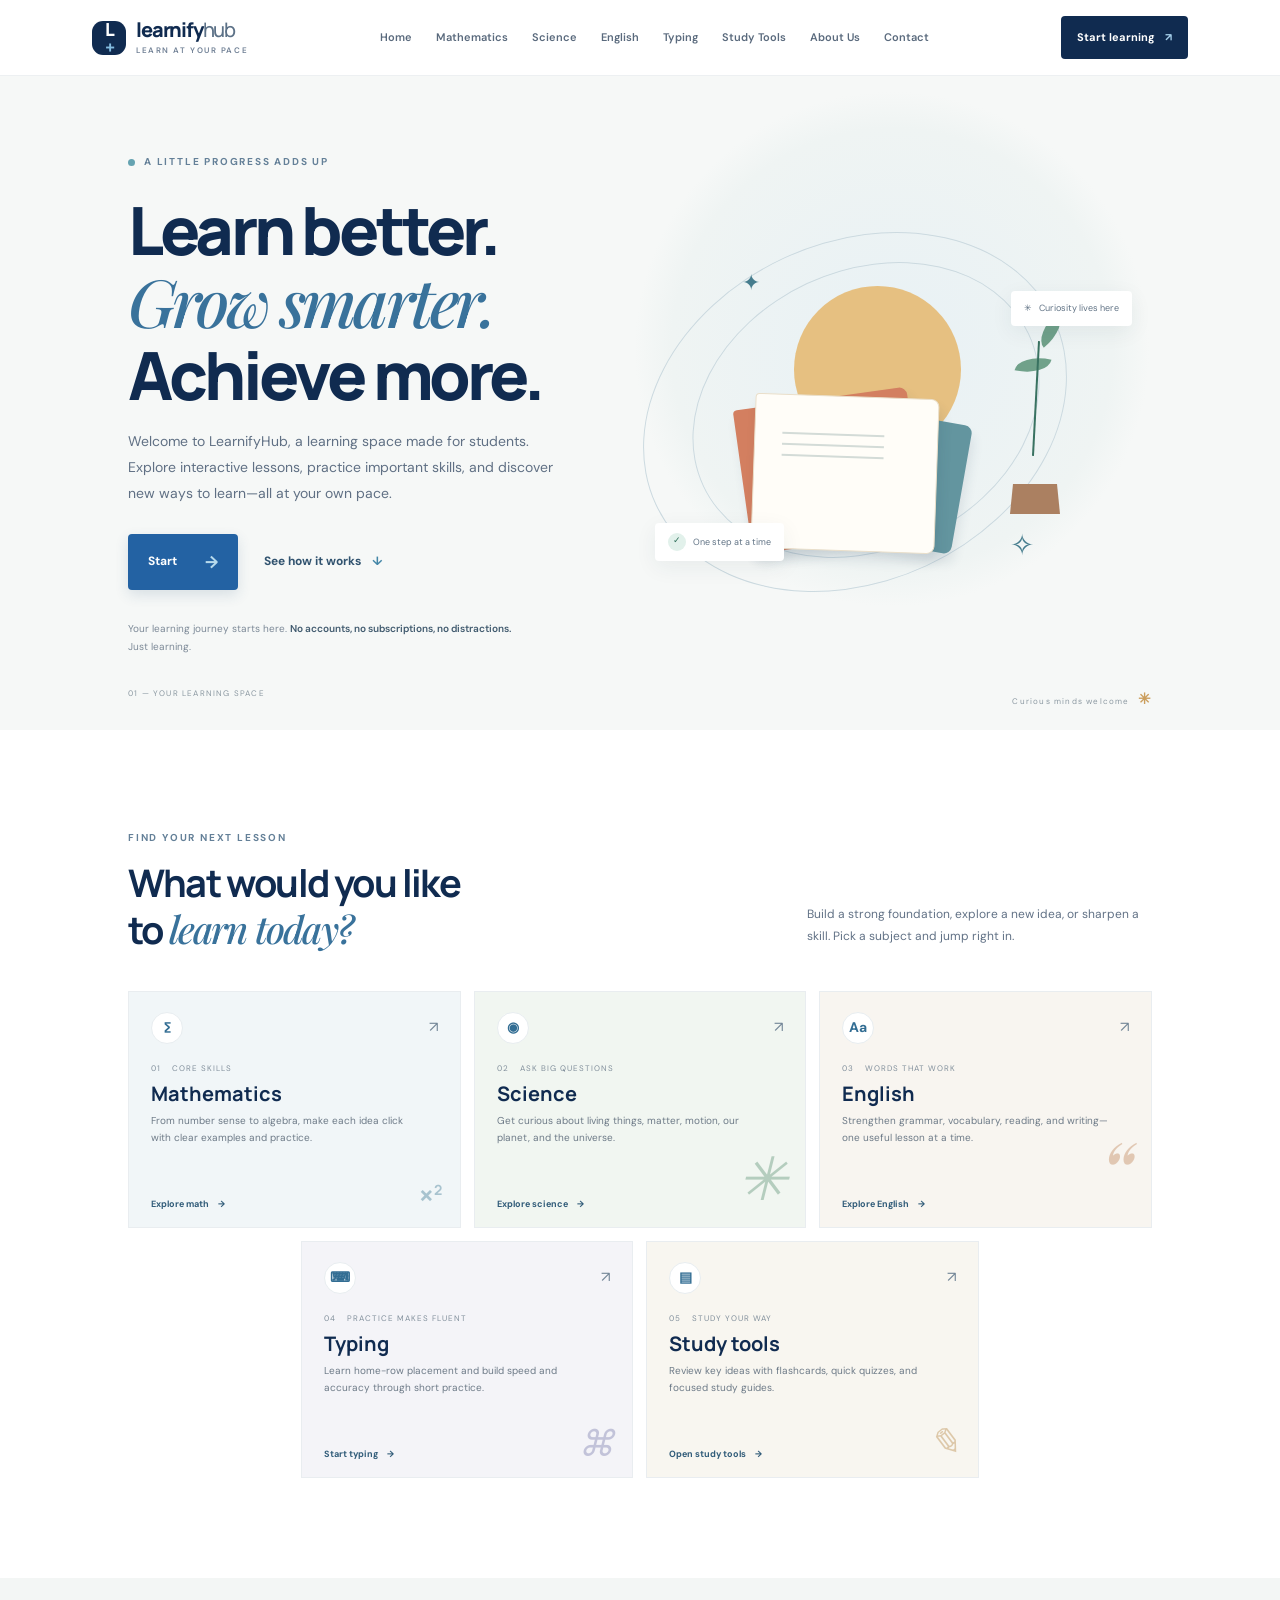
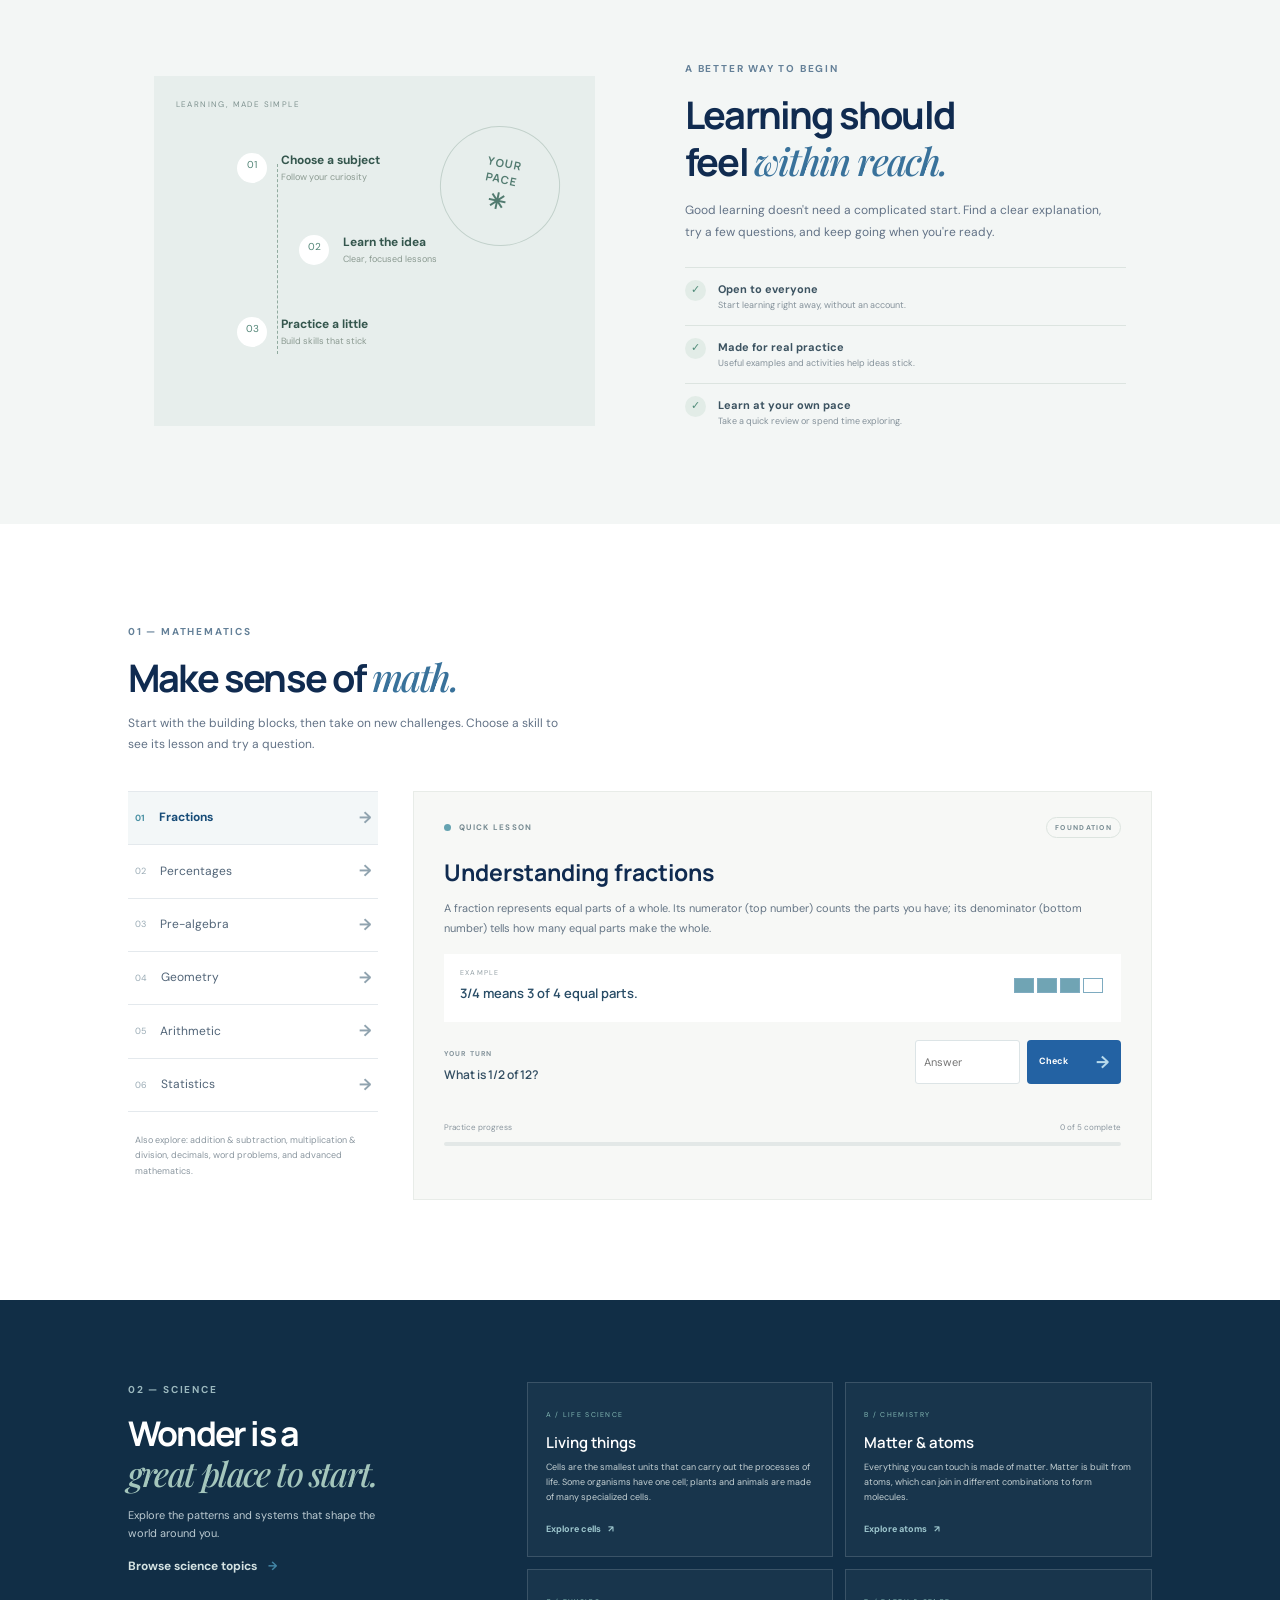
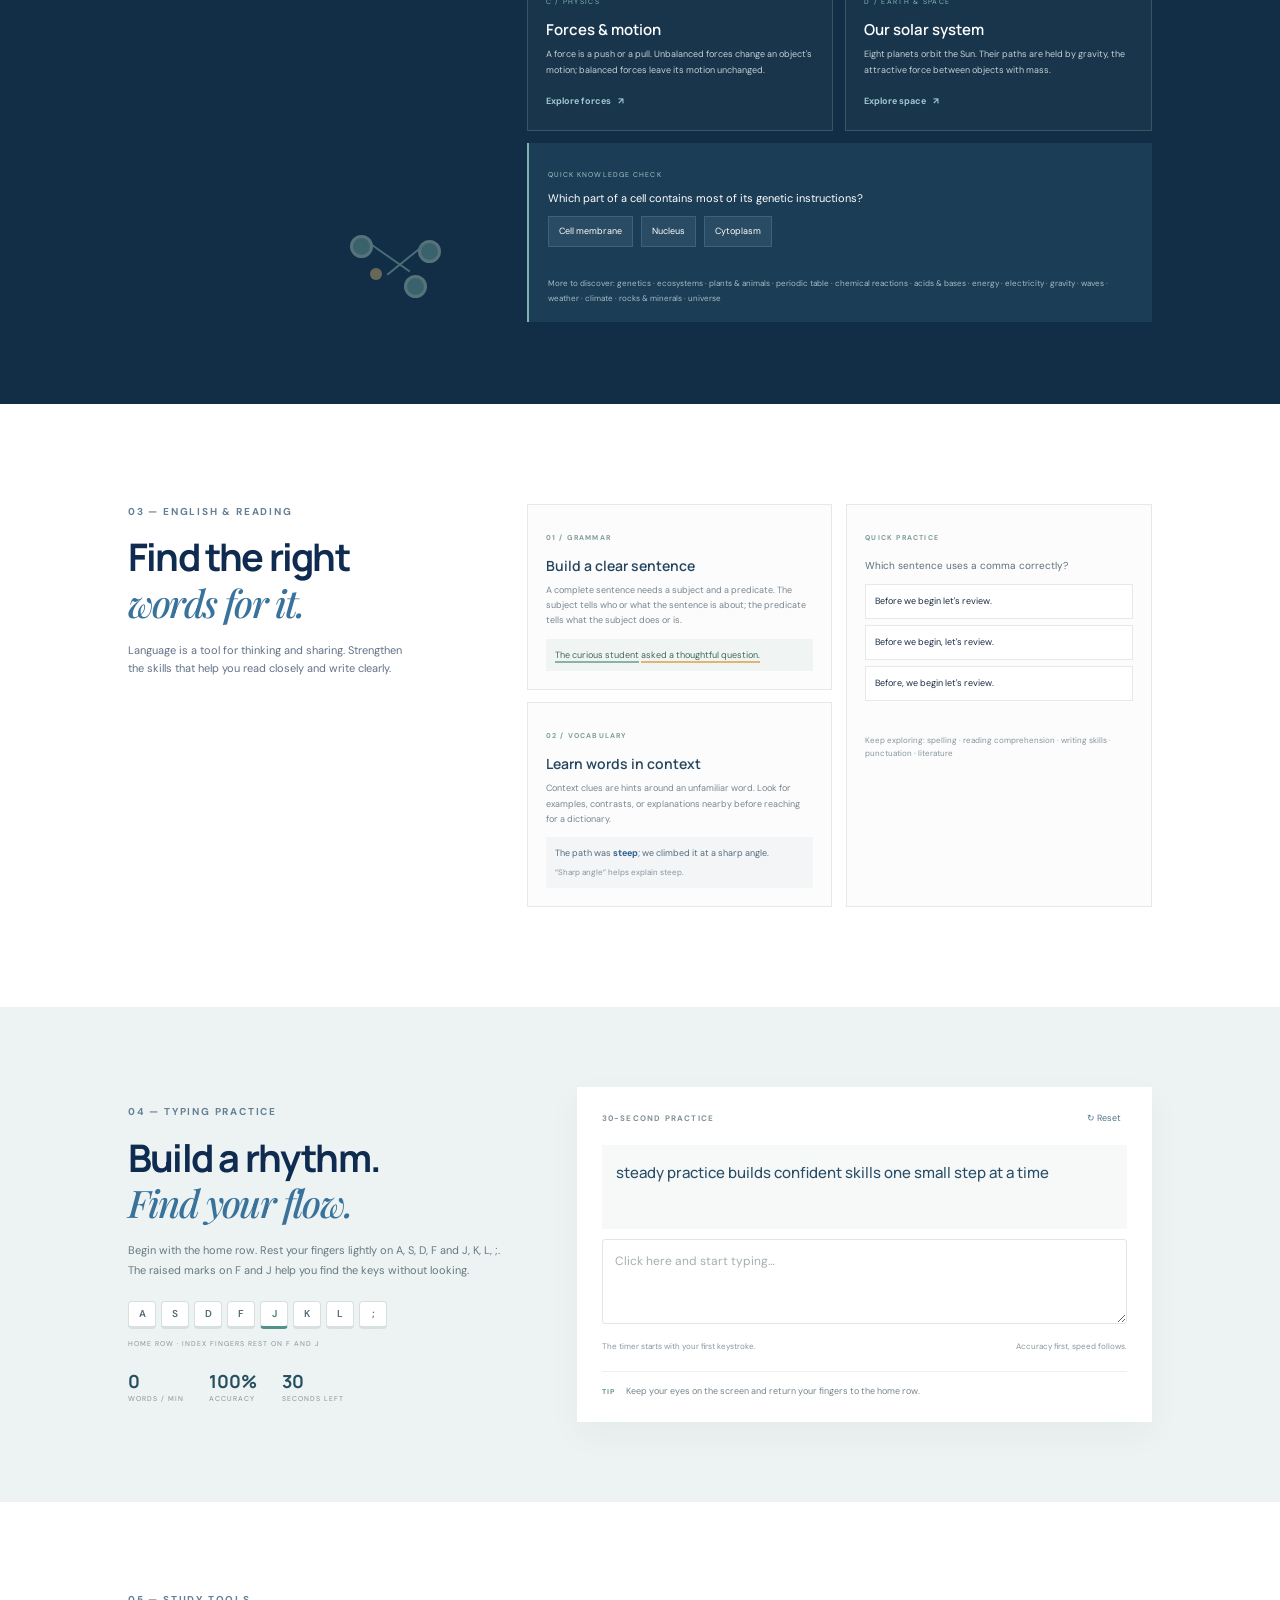
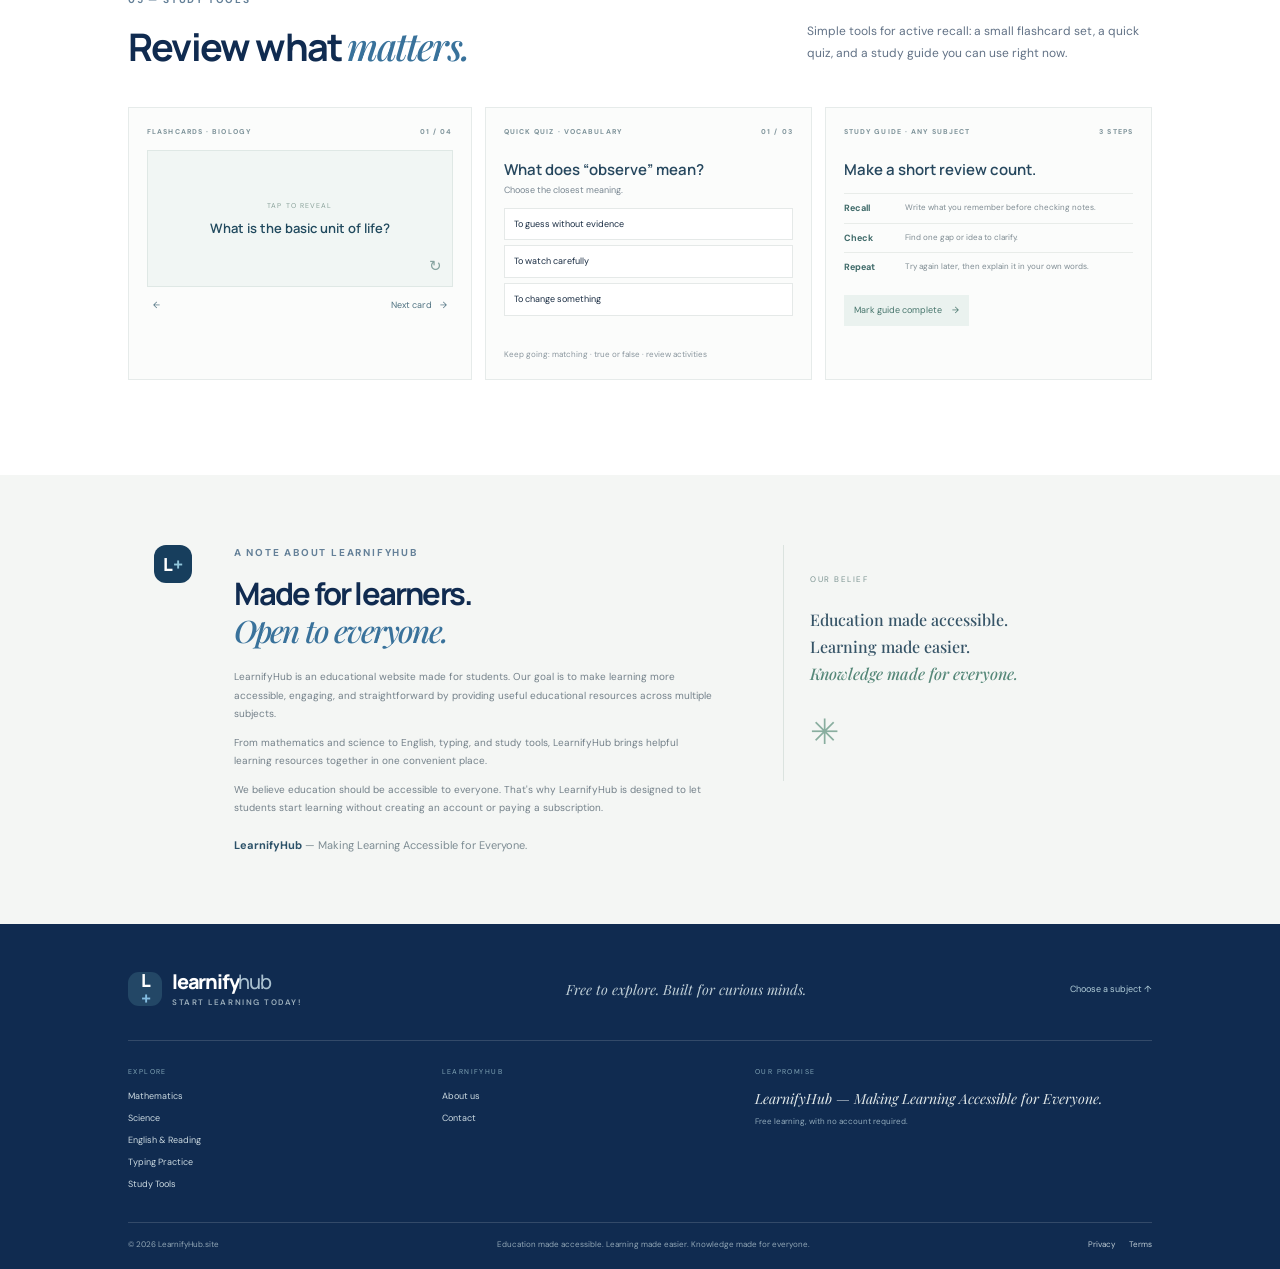
==== commit f2248b62: "Update index.html" ====
--- a/index.html
+++ b/index.html
@@ -6,17 +6,17 @@
   <title>LearnifyHub | Free Online Learning for Students</title>
   <meta name="description" content="LearnifyHub is a free educational website for students featuring mathematics, science, English, typing practice, interactive lessons, quizzes, flashcards, and study tools. Start learning today!">
   <meta name="keywords" content="LearnifyHub, free educational website, learning website for students, free math practice, online science learning, mathematics lessons, science lessons for students, free study tools, online flashcards, typing practice, English learning, student learning resources, educational resources, free online lessons, interactive learning">
-  <link rel="canonical" href="https://learnifyhub.us/">
-  <meta property="og:type" content="website"><meta property="og:title" content="LearnifyHub | Free Online Learning for Students"><meta property="og:description" content="Explore free lessons and practice in math, science, English, typing, and more."><meta property="og:url" content="https://learnifyhub.us/">
+  <link rel="canonical" href="https://learnifyhub.site/">
+  <meta property="og:type" content="website"><meta property="og:title" content="LearnifyHub | Free Online Learning for Students"><meta property="og:description" content="Explore free lessons and practice in math, science, English, typing, and more."><meta property="og:url" content="https://learnifyhub.site/">
   <meta name="theme-color" content="#102b50">
   <link rel="stylesheet" href="styles.css">
-  <script type="application/ld+json">{"@context":"https://schema.org","@type":"EducationalOrganization","name":"LearnifyHub","url":"https://learnifyhub.us/","description":"A free educational website made for students, with lessons and practice across multiple subjects.","educationalCredentialAwarded":"Learning resources"}</script>
+  <script type="application/ld+json">{"@context":"https://schema.org","@type":"EducationalOrganization","name":"LearnifyHub","url":"https://learnifyhub.site/","description":"A free educational website made for students, with lessons and practice across multiple subjects.","educationalCredentialAwarded":"Learning resources"}</script>
 </head>
 <body>
 <a class="skip-link" href="#main">Skip to content</a>
 <header class="site-header"><a class="brand" href="#home" aria-label="LearnifyHub home"><span class="brand-mark">L<span>+</span></span><span>learnify<span class="brand-light">hub</span><small>LEARN AT YOUR PACE</small></span></a>
   <button class="menu-toggle" aria-label="Open navigation" aria-expanded="false">☰</button>
-  <nav class="main-nav" aria-label="Main navigation"><a href="#home">Home</a><a href="#mathematics">Mathematics</a><a href="#science">Science</a><a href="#english">English</a><a href="#typing">Typing</a><a href="#study-tools">Study Tools</a><a href="/about">About Us</a><a href="/contactus">Contact</a></nav><a class="nav-cta" href="#subjects">Start learning <span>↗</span></a>
+  <nav class="main-nav" aria-label="Main navigation"><a href="#home">Home</a><a href="#mathematics">Mathematics</a><a href="#science">Science</a><a href="#english">English</a><a href="#typing">Typing</a><a href="#study-tools">Study Tools</a><a href="/about">About Us</a><a href="/contact">Contact</a></nav><a class="nav-cta" href="#subjects">Start learning <span>↗</span></a>
 </header>
 <main id="main">
 <section class="hero" id="home"><div class="hero-content"><div class="eyebrow"><span class="eyebrow-dot"></span> A little progress adds up</div><h1>Learn better.<br><em>Grow smarter.</em><br>Achieve more.</h1><p class="hero-copy">Welcome to LearnifyHub, a learning space made for students. Explore interactive lessons, practice important skills, and discover new ways to learn—all at your own pace.</p><div class="hero-actions"><a class="button button-primary" href="#subjects">Start <span>→</span></a><a class="text-link" href="#how-it-works">See how it works <span>↓</span></a></div><p class="hero-promise">Your learning journey starts here. <strong>No accounts, no subscriptions, no distractions.</strong> Just learning.</p></div>
@@ -36,6 +36,6 @@
 <section class="study-section section-pad" id="study-tools"><div class="study-heading"><div><div class="eyebrow">05 — Study tools</div><h2>Review what <em>matters.</em></h2></div><p>Simple tools for active recall: a small flashcard set, a quick quiz, and a study guide you can use right now.</p></div><div class="study-grid"><article class="flashcard-tool"><div class="tool-top"><span>FLASHCARDS · BIOLOGY</span><span id="flashcard-count">01 / 04</span></div><button class="flashcard" id="flashcard" aria-label="Flashcard. Click to reveal answer"><span class="flashcard-hint" id="flashcard-hint">TAP TO REVEAL</span><strong id="flashcard-text">What is the basic unit of life?</strong><span class="flashcard-turn">↻</span></button><div class="flashcard-controls"><button id="flash-prev" aria-label="Previous flashcard">←</button><button id="flash-next">Next card <span>→</span></button></div></article><article class="multiple-tool"><div class="tool-top"><span>QUICK QUIZ · VOCABULARY</span><span>01 / 03</span></div><h3>What does “observe” mean?</h3><p>Choose the closest meaning.</p><div class="multiple-options"><button data-correct="false">To guess without evidence</button><button data-correct="true">To watch carefully</button><button data-correct="false">To change something</button></div><p id="vocab-feedback" class="feedback" aria-live="polite"></p><div class="tool-foot">Keep going: matching · true or false · review activities</div></article><article class="guide-tool"><div class="tool-top"><span>STUDY GUIDE · ANY SUBJECT</span><span>3 STEPS</span></div><h3>Make a short review count.</h3><ol><li><b>Recall</b><span>Write what you remember before checking notes.</span></li><li><b>Check</b><span>Find one gap or idea to clarify.</span></li><li><b>Repeat</b><span>Try again later, then explain it in your own words.</span></li></ol><button class="guide-button" id="guide-button">Mark guide complete <span>→</span></button><p id="guide-feedback" class="feedback" aria-live="polite"></p></article></div></section>
 <section class="about-section" id="about"><div class="about-mark">L<span>+</span></div><div class="about-main"><div class="eyebrow">A note about LearnifyHub</div><h2>Made for learners.<br><em>Open to everyone.</em></h2><p>LearnifyHub is an educational website made for students. Our goal is to make learning more accessible, engaging, and straightforward by providing useful educational resources across multiple subjects.</p><p>From mathematics and science to English, typing, and study tools, LearnifyHub brings helpful learning resources together in one convenient place.</p><p>We believe education should be accessible to everyone. That's why LearnifyHub is designed to let students start learning without creating an account or paying a subscription.</p><div class="about-signoff">LearnifyHub <span>— Making Learning Accessible for Everyone.</span></div></div><div class="about-aside"><span>OUR BELIEF</span><blockquote>Education made accessible.<br>Learning made easier.<br><em>Knowledge made for everyone.</em></blockquote><span class="aside-flower">✳</span></div></section>
 </main>
-<footer class="site-footer"><div class="footer-top"><a class="brand footer-brand" href="#home"><span class="brand-mark">L<span>+</span></span><span>learnify<span class="brand-light">hub</span><small>START LEARNING TODAY!</small></span></a><p>Free to explore. Built for curious minds.</p><a class="footer-top-link" href="#subjects">Choose a subject ↑</a></div><div class="footer-links"><div><span>EXPLORE</span><a href="#mathematics">Mathematics</a><a href="#science">Science</a><a href="#english">English & Reading</a><a href="#typing">Typing Practice</a><a href="#study-tools">Study Tools</a></div><div><span>LEARNIFYHUB</span><a href="/about">About us</a><a href="/contactus">Contact</a></div><div class="footer-note"><span>OUR PROMISE</span><p>LearnifyHub — Making Learning Accessible for Everyone.</p><small>Free learning, with no account required.</small></div></div><div class="footer-bottom"><span>© <span id="year">2026</span> LearnifyHub.us</span><span>Education made accessible. Learning made easier. Knowledge made for everyone.</span><div><a href="privacy.html">Privacy</a><a href="terms.html">Terms</a></div></div></footer>
+<footer class="site-footer"><div class="footer-top"><a class="brand footer-brand" href="#home"><span class="brand-mark">L<span>+</span></span><span>learnify<span class="brand-light">hub</span><small>START LEARNING TODAY!</small></span></a><p>Free to explore. Built for curious minds.</p><a class="footer-top-link" href="#subjects">Choose a subject ↑</a></div><div class="footer-links"><div><span>EXPLORE</span><a href="#mathematics">Mathematics</a><a href="#science">Science</a><a href="#english">English & Reading</a><a href="#typing">Typing Practice</a><a href="#study-tools">Study Tools</a></div><div><span>LEARNIFYHUB</span><a href="/about">About us</a><a href="/contactus">Contact</a></div><div class="footer-note"><span>OUR PROMISE</span><p>LearnifyHub — Making Learning Accessible for Everyone.</p><small>Free learning, with no account required.</small></div></div><div class="footer-bottom"><span>© <span id="year">2026</span> LearnifyHub.site</span><span>Education made accessible. Learning made easier. Knowledge made for everyone.</span><div><a href="privacy">Privacy</a><a href="terms">Terms</a></div></div></footer>
 <script src="script.js" defer></script>
 </body></html>
